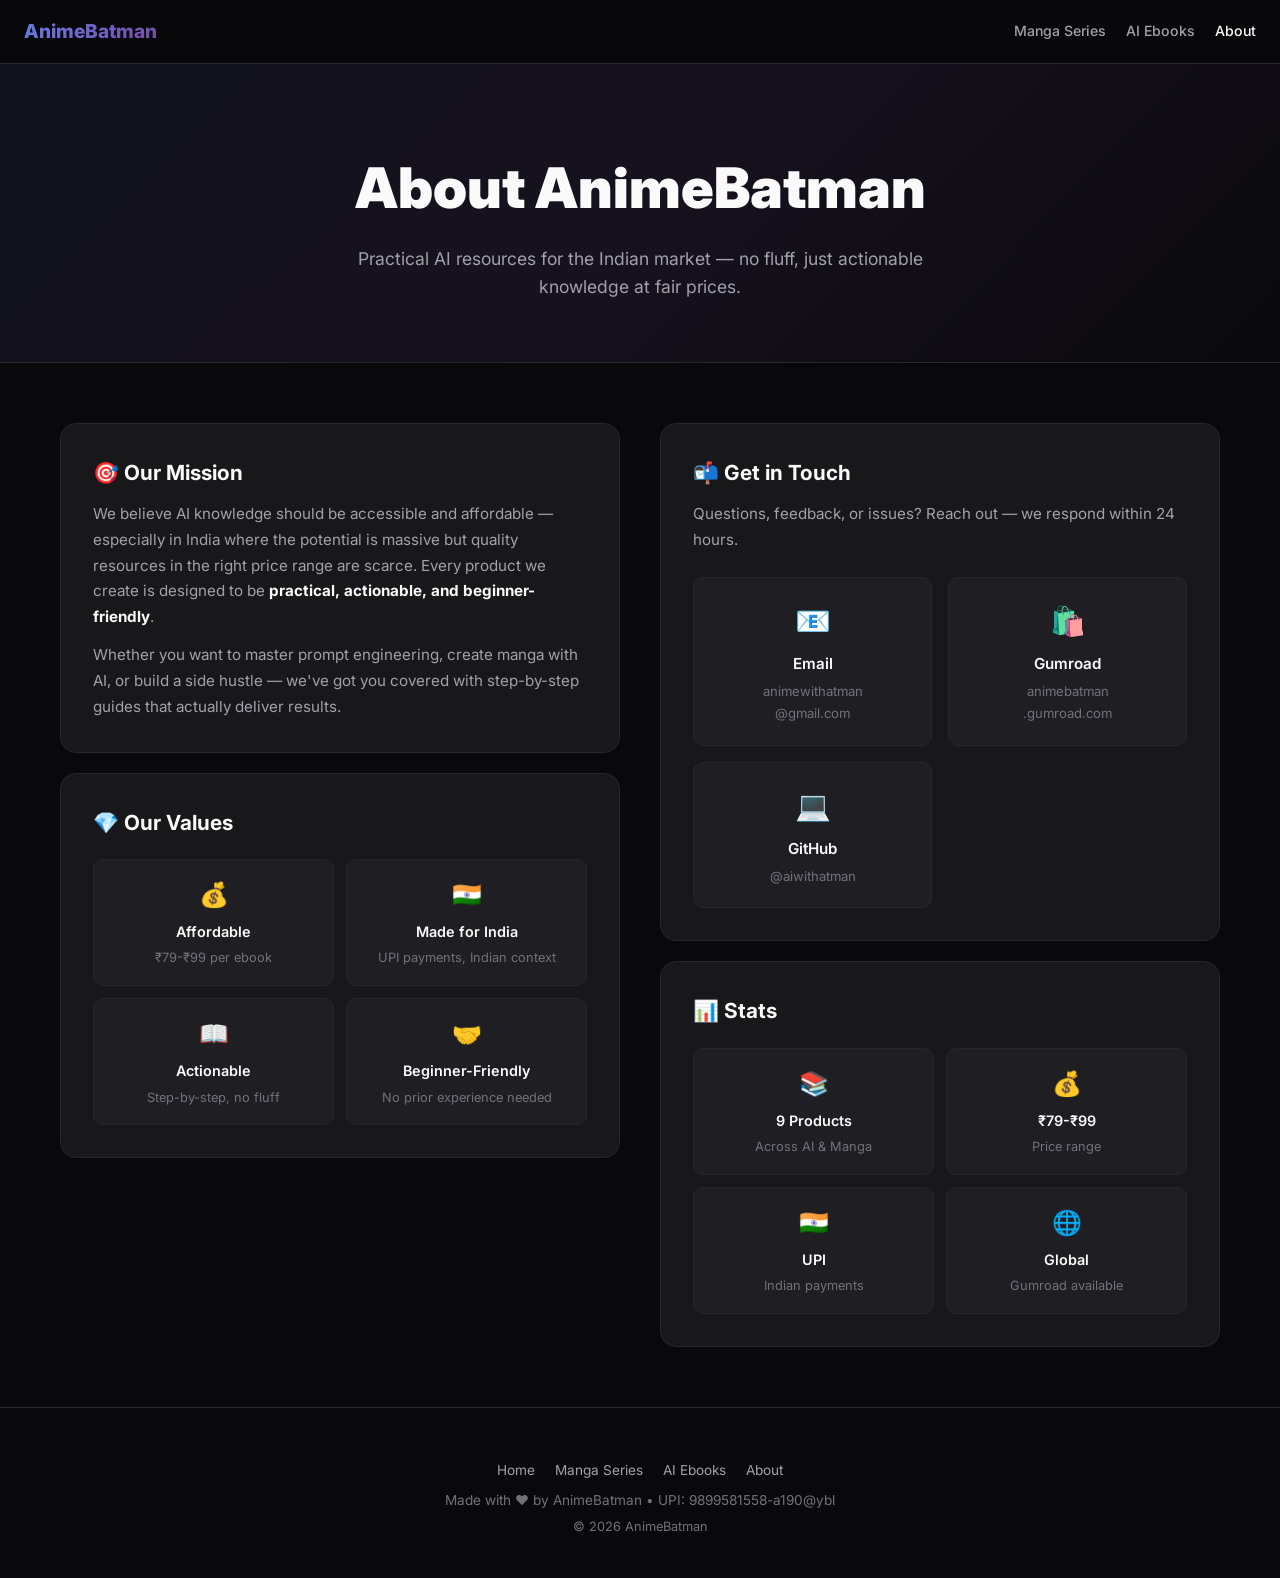
==== about/index.html @ 58c5185c "Add subpages: manga series, AI ebooks, about + shared CSS" ====
<!DOCTYPE html>
<html lang="en">
<head>
<meta charset="UTF-8">
<meta name="viewport" content="width=device-width, initial-scale=1.0">
<title>About — AnimeBatman</title>
<meta name="description" content="About AnimeBatman — creating practical AI resources for the Indian audience.">
<link rel="preconnect" href="https://fonts.googleapis.com">
<link href="https://fonts.googleapis.com/css2?family=Inter:wght@300;400;500;600;700;800;900&display=swap" rel="stylesheet">
<link rel="stylesheet" href="../style.css">
<style>
.page-hero{background:linear-gradient(135deg,#667eea15,#764ba220,#09090b);text-align:center;padding:80px 20px 60px;border-bottom:1px solid var(--border)}
.page-hero h1{font-size:clamp(2rem,5vw,3.5rem);font-weight:900;margin-bottom:12px}
.page-hero p{color:var(--text2);max-width:600px;margin:0 auto;font-size:1.1rem}

.about-grid{display:grid;grid-template-columns:1fr 1fr;gap:40px;align-items:start}
.about-card{background:var(--surface);border:1px solid var(--border);border-radius:var(--radius);padding:32px}
.about-card h2{font-size:1.3rem;font-weight:700;margin-bottom:12px;display:flex;align-items:center;gap:8px}
.about-card p{color:var(--text2);line-height:1.7;font-size:.95rem}
.values{display:grid;grid-template-columns:1fr 1fr;gap:12px;margin-top:20px}
.value-item{background:var(--surface2);border:1px solid var(--border);border-radius:var(--radius-sm);padding:16px;text-align:center}
.value-item .icon{font-size:1.5rem;margin-bottom:6px}
.value-item h4{font-size:.9rem;font-weight:600;margin-bottom:4px}
.value-item p{font-size:.8rem;color:var(--text3)}

.contact-methods{display:grid;grid-template-columns:repeat(auto-fit,minmax(200px,1fr));gap:16px;margin-top:24px}
.contact-card{background:var(--surface2);border:1px solid var(--border);border-radius:var(--radius-sm);padding:20px;text-align:center;text-decoration:none;color:var(--text);transition:all .3s}
.contact-card:hover{border-color:var(--accent);transform:translateY(-2px)}
.contact-card .icon{font-size:1.8rem;margin-bottom:8px}
.contact-card h4{font-size:.95rem;font-weight:600;margin-bottom:4px}
.contact-card p{font-size:.82rem;color:var(--text3)}

@media(max-width:768px){
  .about-grid{grid-template-columns:1fr}
  .values{grid-template-columns:1fr}
}
</style>
</head>
<body>
<nav>
  <a href="../" class="nav-logo">AnimeBatman</a>
  <div class="nav-links">
    <a href="../manga/">Manga Series</a>
    <a href="../ai-books/">AI Ebooks</a>
    <a href="../about/" class="active">About</a>
  </div>
</nav>

<div class="page-hero">
  <h1>About AnimeBatman</h1>
  <p>Practical AI resources for the Indian market — no fluff, just actionable knowledge at fair prices.</p>
</div>

<main class="container">
  <div class="about-grid">
    <div>
      <div class="about-card">
        <h2>🎯 Our Mission</h2>
        <p>We believe AI knowledge should be accessible and affordable — especially in India where the potential is massive but quality resources in the right price range are scarce. Every product we create is designed to be <strong style="color:var(--text)">practical, actionable, and beginner-friendly</strong>.</p>
        <p style="margin-top:12px">Whether you want to master prompt engineering, create manga with AI, or build a side hustle — we've got you covered with step-by-step guides that actually deliver results.</p>
      </div>

      <div class="about-card" style="margin-top:20px">
        <h2>💎 Our Values</h2>
        <div class="values">
          <div class="value-item"><div class="icon">💰</div><h4>Affordable</h4><p>₹79-₹99 per ebook</p></div>
          <div class="value-item"><div class="icon">🇮🇳</div><h4>Made for India</h4><p>UPI payments, Indian context</p></div>
          <div class="value-item"><div class="icon">📖</div><h4>Actionable</h4><p>Step-by-step, no fluff</p></div>
          <div class="value-item"><div class="icon">🤝</div><h4>Beginner-Friendly</h4><p>No prior experience needed</p></div>
        </div>
      </div>
    </div>

    <div>
      <div class="about-card">
        <h2>📬 Get in Touch</h2>
        <p>Questions, feedback, or issues? Reach out — we respond within 24 hours.</p>
        <div class="contact-methods">
          <a href="mailto:animewithatman@gmail.com" class="contact-card">
            <div class="icon">📧</div>
            <h4>Email</h4>
            <p>animewithatman<br>@gmail.com</p>
          </a>
          <a href="https://animebatman.gumroad.com" target="_blank" class="contact-card">
            <div class="icon">🛍️</div>
            <h4>Gumroad</h4>
            <p>animebatman<br>.gumroad.com</p>
          </a>
          <a href="https://github.com/aiwithatman" target="_blank" class="contact-card">
            <div class="icon">💻</div>
            <h4>GitHub</h4>
            <p>@aiwithatman</p>
          </a>
        </div>
      </div>

      <div class="about-card" style="margin-top:20px">
        <h2>📊 Stats</h2>
        <div class="values">
          <div class="value-item"><div class="icon">📚</div><h4>9 Products</h4><p>Across AI &amp; Manga</p></div>
          <div class="value-item"><div class="icon">💰</div><h4>₹79-₹99</h4><p>Price range</p></div>
          <div class="value-item"><div class="icon">🇮🇳</div><h4>UPI</h4><p>Indian payments</p></div>
          <div class="value-item"><div class="icon">🌐</div><h4>Global</h4><p>Gumroad available</p></div>
        </div>
      </div>
    </div>
  </div>
</main>

<footer>
  <div class="footer-links">
    <a href="../">Home</a>
    <a href="../manga/">Manga Series</a>
    <a href="../ai-books/">AI Ebooks</a>
    <a href="../about/">About</a>
  </div>
  <p>Made with ❤️ by AnimeBatman &bull; UPI: 9899581558-a190@ybl</p>
  <p style="margin-top:6px;font-size:.8rem">&copy; 2026 AnimeBatman</p>
</footer>
</body>
</html>
---- style.css ----
:root {
  --bg: #09090b;
  --surface: #18181b;
  --surface2: #1f1f23;
  --border: #27272a;
  --text: #fafafa;
  --text2: #a1a1aa;
  --text3: #71717a;
  --accent: #667eea;
  --accent2: #764ba2;
  --green: #10b981;
  --pink: #ff90e8;
  --radius: 16px;
  --radius-sm: 10px;
}
*{margin:0;padding:0;box-sizing:border-box}
html{scroll-behavior:smooth}
body{font-family:'Inter',-apple-system,sans-serif;background:var(--bg);color:var(--text);line-height:1.6;display:flex;flex-direction:column;min-height:100vh}
main{flex:1}

/* Nav */
nav{position:sticky;top:0;z-index:100;padding:16px 24px;display:flex;justify-content:space-between;align-items:center;background:rgba(9,9,11,.85);backdrop-filter:blur(12px);border-bottom:1px solid var(--border)}
.nav-logo{font-weight:800;font-size:1.2rem;background:linear-gradient(135deg,var(--accent),var(--accent2));-webkit-background-clip:text;-webkit-text-fill-color:transparent;background-clip:text;text-decoration:none}
.nav-links{display:flex;gap:20px;align-items:center}
.nav-links a{color:var(--text2);text-decoration:none;font-size:.88rem;font-weight:500;transition:color .2s}
.nav-links a:hover,.nav-links a.active{color:var(--text)}

/* Buttons */
.btn{display:inline-flex;align-items:center;gap:8px;padding:12px 24px;border-radius:var(--radius-sm);font-weight:600;font-size:.9rem;text-decoration:none;transition:all .2s;cursor:pointer;border:none}
.btn-primary{background:linear-gradient(135deg,var(--accent),var(--accent2));color:#fff}
.btn-primary:hover{transform:translateY(-2px);box-shadow:0 8px 30px rgba(102,126,234,.3)}
.btn-outline{background:transparent;border:1px solid var(--border);color:var(--text)}
.btn-outline:hover{border-color:var(--accent);background:rgba(102,126,234,.08)}
.btn-gumroad{background:var(--pink);color:#000}
.btn-gumroad:hover{opacity:.9;transform:translateY(-2px)}
.btn-upi{background:var(--green);color:#fff}
.btn-upi:hover{opacity:.9;transform:translateY(-2px)}

.btn-sm{padding:8px 14px;font-size:.8rem}

/* Container */
.container{max-width:1200px;margin:0 auto;padding:60px 20px}

/* Page header */
.page-header{text-align:center;max-width:700px;margin:0 auto 50px}
.page-header h1{font-size:clamp(2rem,4vw,3rem);font-weight:800;margin-bottom:12px}
.page-header p{color:var(--text2);font-size:1.05rem}

/* Product grid */
.products{display:grid;grid-template-columns:repeat(auto-fill,minmax(300px,1fr));gap:20px}
.card{background:var(--surface);border-radius:var(--radius);overflow:hidden;border:1px solid var(--border);transition:all .3s}
.card:hover{transform:translateY(-4px);border-color:var(--accent);box-shadow:0 12px 40px rgba(102,126,234,.12)}
.card-img{width:100%;height:200px;object-fit:cover;border-bottom:1px solid var(--border);background:var(--surface2)}
.card-body{padding:20px}
.card-tags{display:flex;gap:6px;flex-wrap:wrap;margin-bottom:10px}
.card-tag{background:rgba(102,126,234,.1);color:var(--accent);padding:3px 10px;border-radius:20px;font-size:.75rem;font-weight:500}
.card h3{font-size:1.1rem;font-weight:700;margin-bottom:6px}
.card .desc{font-size:.85rem;color:var(--text2);margin-bottom:12px;line-height:1.5}
.card-footer{display:flex;align-items:center;justify-content:space-between}
.card .price{font-size:1.2rem;font-weight:700;color:var(--accent)}
.card-actions{display:flex;gap:6px}

/* Breadcrumb */
.breadcrumb{color:var(--text3);font-size:.85rem;margin-bottom:24px}
.breadcrumb a{color:var(--text2);text-decoration:none}
.breadcrumb a:hover{color:var(--accent)}
.breadcrumb span{color:var(--text3);margin:0 6px}

/* Series banner */
.series-banner{background:linear-gradient(135deg,var(--surface),var(--surface2));border:1px solid var(--border);border-radius:var(--radius);padding:40px;margin-bottom:40px;display:grid;grid-template-columns:1fr 1fr;gap:32px;align-items:center}
.series-banner h2{font-size:1.8rem;font-weight:800;margin-bottom:12px}
.series-banner p{color:var(--text2);line-height:1.7}
.series-banner-progress{display:flex;gap:8px;margin-top:20px}
.series-dot{width:12px;height:12px;border-radius:50%;background:var(--border)}
.series-dot.done{background:var(--green)}

/* Hero */
.page-hero{background:linear-gradient(135deg,#667eea15,#764ba215);text-align:center;padding:80px 20px 60px;border-bottom:1px solid var(--border)}
.page-hero h1{font-size:clamp(2rem,5vw,3.5rem);font-weight:900;margin-bottom:12px}
.page-hero p{color:var(--text2);max-width:600px;margin:0 auto;font-size:1.1rem}

/* Footer */
footer{text-align:center;padding:40px 20px;border-top:1px solid var(--border);color:var(--text3);font-size:.85rem}
footer a{color:var(--text2);text-decoration:none}
footer a:hover{color:var(--accent)}
.footer-links{display:flex;gap:20px;justify-content:center;margin:12px 0 8px;flex-wrap:wrap}

@media(max-width:768px){
  .series-banner{grid-template-columns:1fr;padding:24px}
  nav{padding:12px 16px}
  .nav-links a{font-size:.8rem}
  .products{grid-template-columns:1fr}
  .container{padding:40px 16px}
}
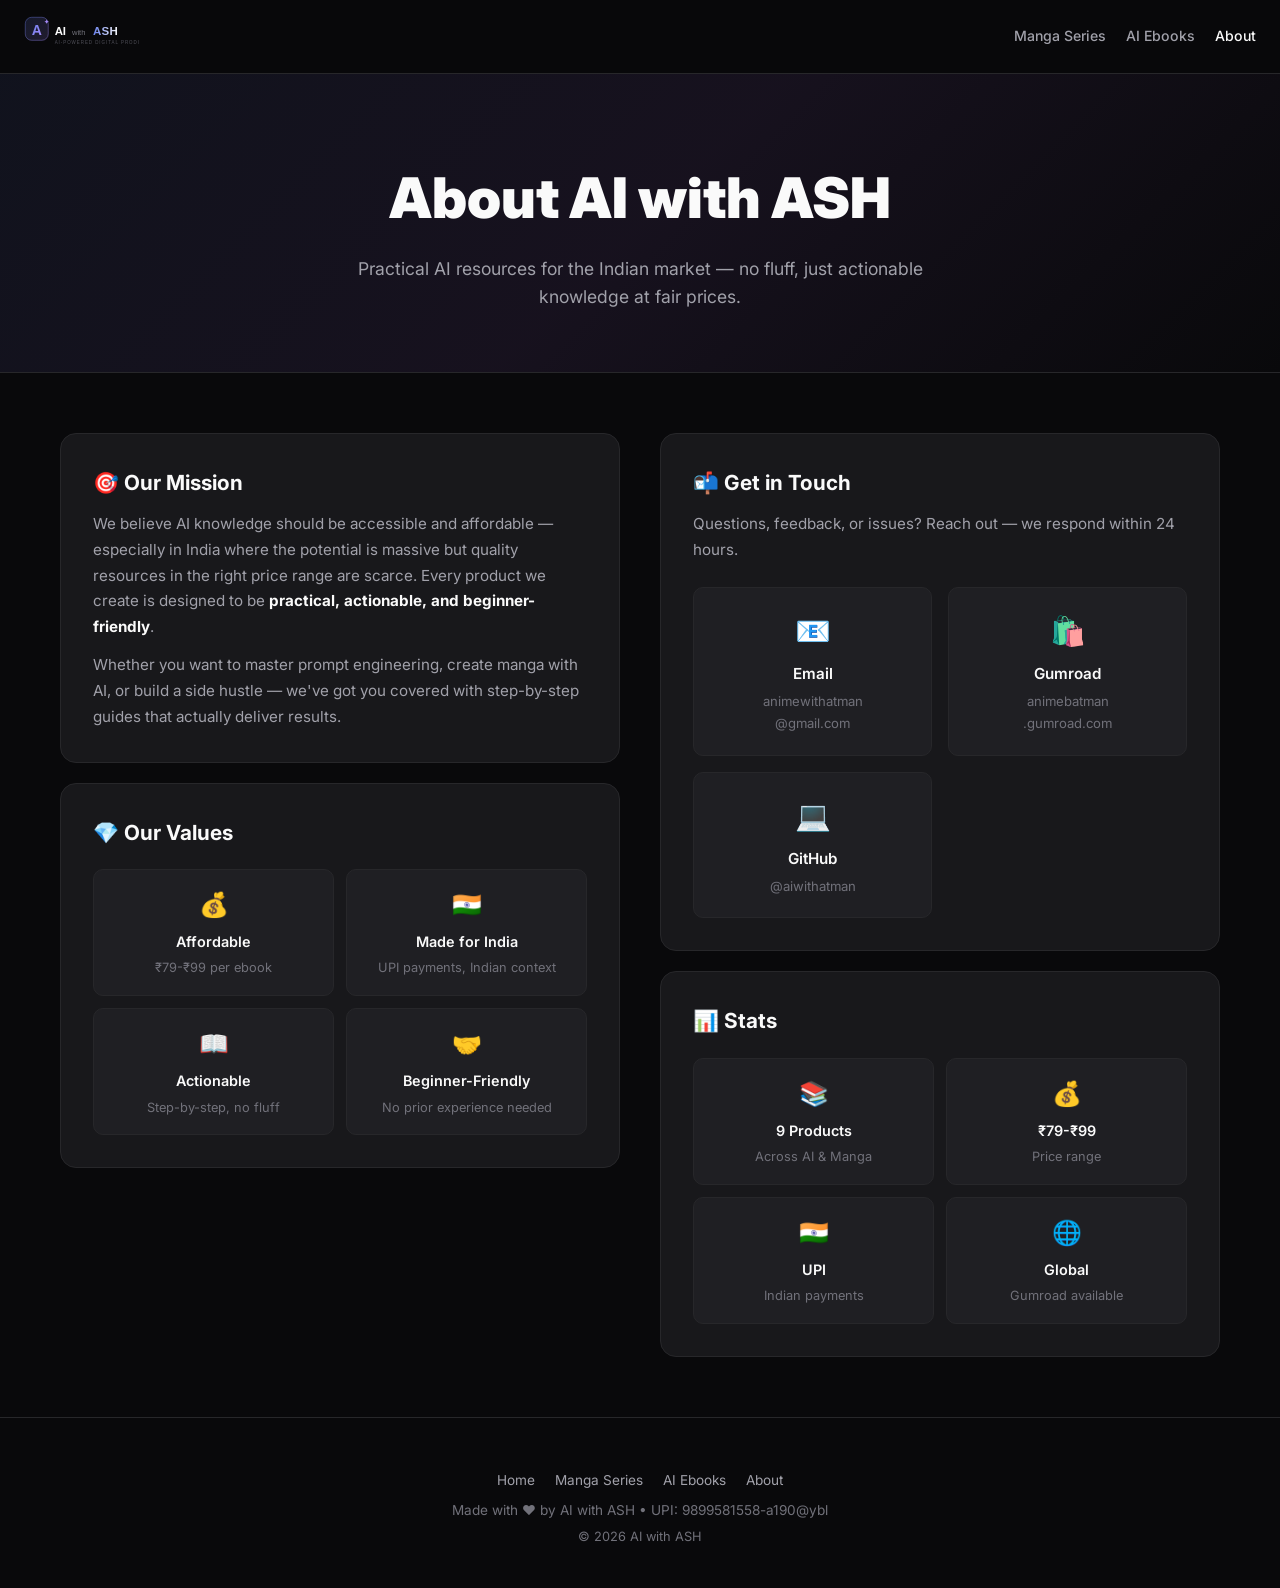
==== commit 53a4a52e: "Rebrand to AI with ASH + SVG logo" ====
--- a/about/index.html
+++ b/about/index.html
@@ -3,8 +3,8 @@
 <head>
 <meta charset="UTF-8">
 <meta name="viewport" content="width=device-width, initial-scale=1.0">
-<title>About — AnimeBatman</title>
-<meta name="description" content="About AnimeBatman — creating practical AI resources for the Indian audience.">
+<title>About — AI with ASH</title>
+<meta name="description" content="About AI with ASH — creating practical AI resources for the Indian audience.">
 <link rel="preconnect" href="https://fonts.googleapis.com">
 <link href="https://fonts.googleapis.com/css2?family=Inter:wght@300;400;500;600;700;800;900&display=swap" rel="stylesheet">
 <link rel="stylesheet" href="../style.css">
@@ -38,7 +38,7 @@
 </head>
 <body>
 <nav>
-  <a href="../" class="nav-logo">AnimeBatman</a>
+  <a href="../" class="nav-logo"><img src="../logo.svg" alt="AI with ASH" height="32"></a>
   <div class="nav-links">
     <a href="../manga/">Manga Series</a>
     <a href="../ai-books/">AI Ebooks</a>
@@ -47,7 +47,7 @@
 </nav>
 
 <div class="page-hero">
-  <h1>About AnimeBatman</h1>
+  <h1>About AI with ASH</h1>
   <p>Practical AI resources for the Indian market — no fluff, just actionable knowledge at fair prices.</p>
 </div>
 
@@ -114,8 +114,8 @@
     <a href="../ai-books/">AI Ebooks</a>
     <a href="../about/">About</a>
   </div>
-  <p>Made with ❤️ by AnimeBatman &bull; UPI: 9899581558-a190@ybl</p>
-  <p style="margin-top:6px;font-size:.8rem">&copy; 2026 AnimeBatman</p>
+  <p>Made with ❤️ by AI with ASH &bull; UPI: 9899581558-a190@ybl</p>
+  <p style="margin-top:6px;font-size:.8rem">&copy; 2026 AI with ASH</p>
 </footer>
 </body>
 </html>
